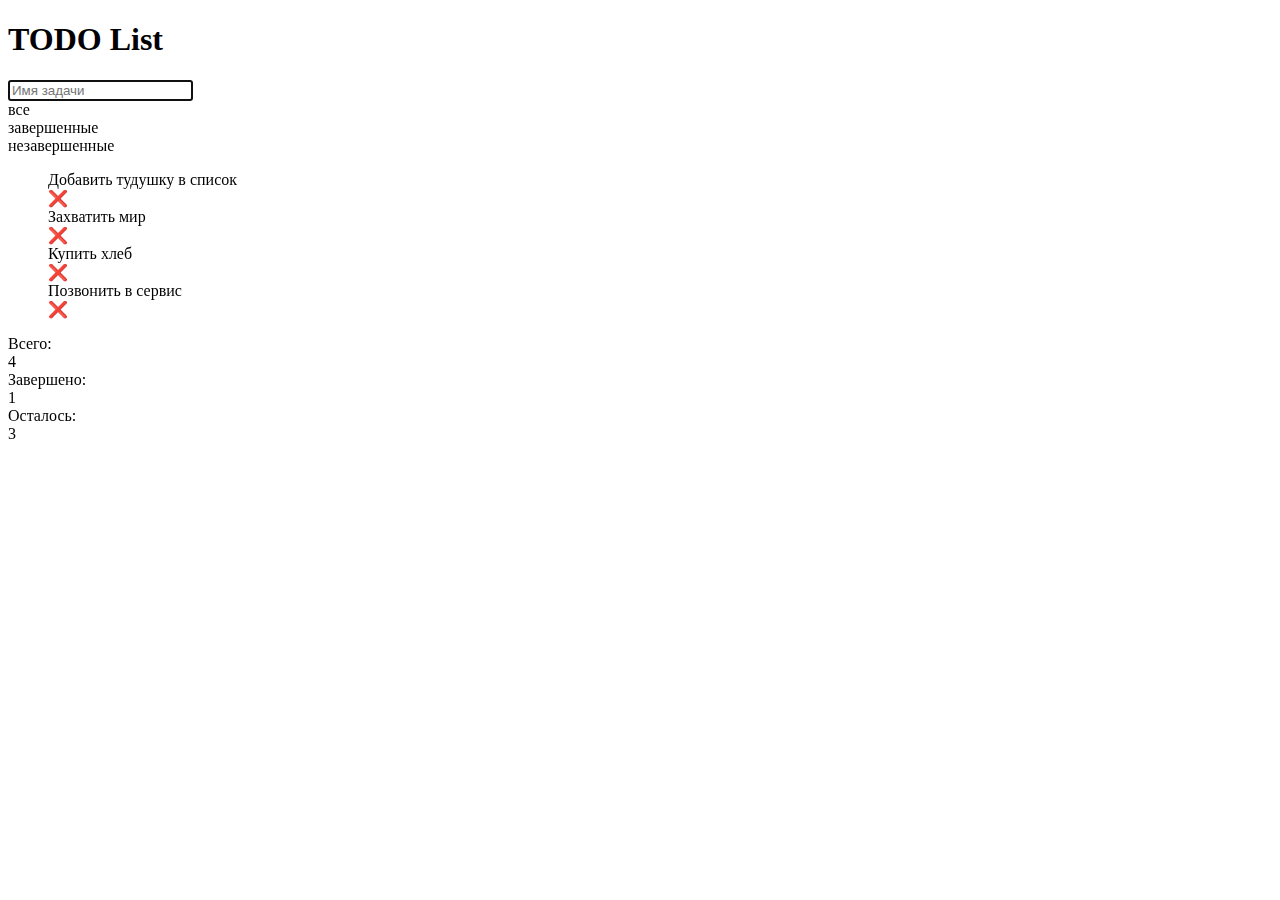
==== index.html @ 12231075 "Change the behavior, fix bugs" ====
<!DOCTYPE html>
<html lang="ru">
<head>
    <meta charset="UTF-8">
    <title>TODO List</title>
    <link rel="stylesheet" type="text/css" href="style.css">
</head>
<body>
<h1 class="head">TODO List</h1>
<div class="container">
    <div class="add-task">
        <input class="add-task__input" placeholder="Имя задачи" autofocus>
    </div>
    <div class="filters" id="filters">
        <div data-filter="all" id="all" class="filters__item filters__item_selected">все</div>
        <div data-filter="done" id="done" class="filters__item">завершенные</div>
        <div data-filter="todo" id="todo" class="filters__item">незавершенные</div>
    </div>
    <ul class="list"></ul>
    <div class="statistic">
        Всего:
        <div class="statistic__total"></div>
        Завершено:
        <div class="statistic__done">1</div>
        Осталось:
        <div class="statistic__left">2</div>
    </div>
</div>
<template id="todoTemplate" style="display: none">
    <li class="list__item task">
        <div class="task__status task__status_todo"></div>
        <span class="task__name">{{TODO}}</span>
        <div class="task__delete-button">❌</div>
    </li>
</template>
<script src="app.js" onload="updateTasks()"></script>
</body>
</html>
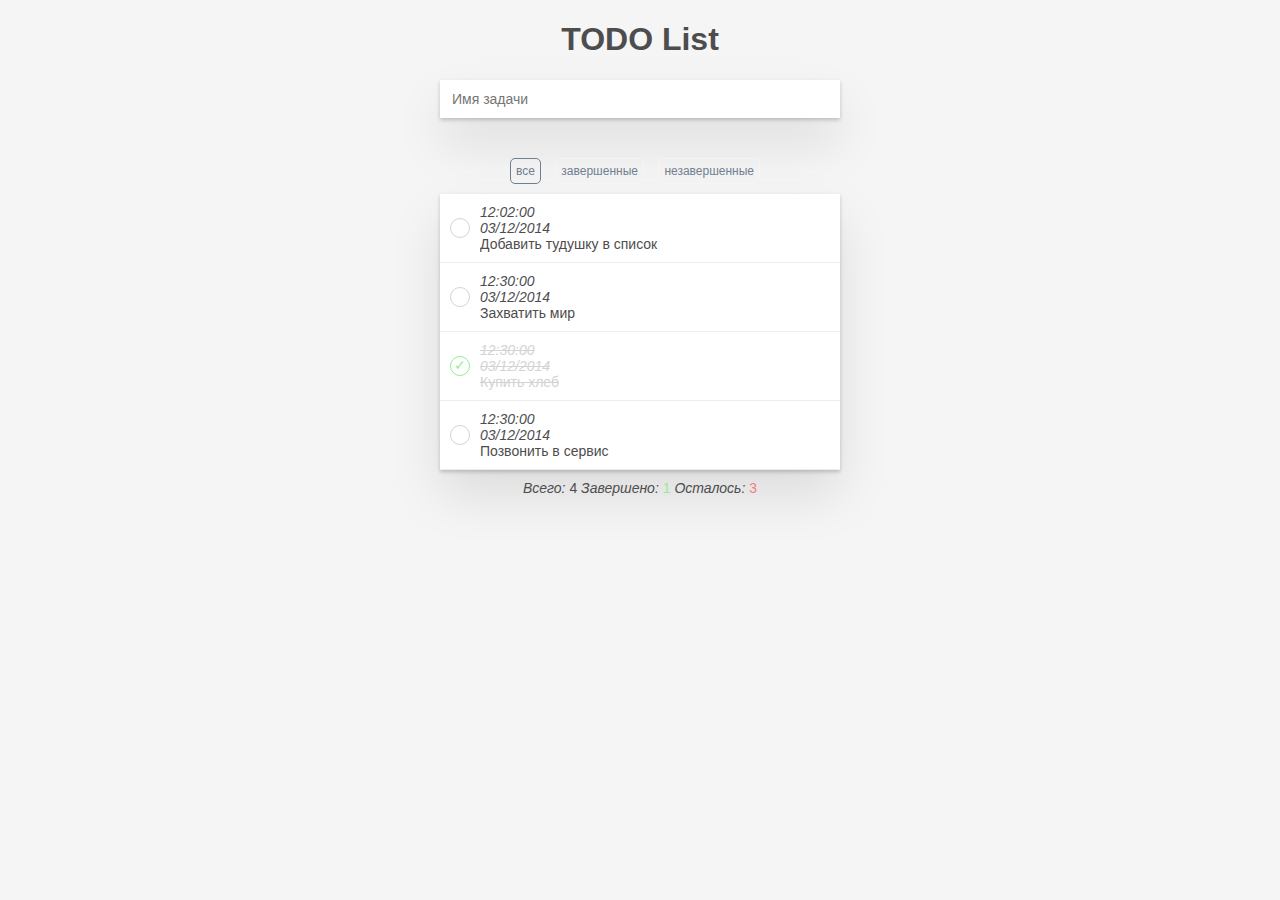
==== commit c8fb1d10: "..." ====
--- a/index.html
+++ b/index.html
@@ -11,15 +11,15 @@
     <div class="add-task">
         <input class="add-task__input" placeholder="Имя задачи" autofocus>
     </div>
-    <div class="filters" id="filters">
-        <div data-filter="all" id="all" class="filters__item filters__item_selected">все</div>
-        <div data-filter="done" id="done" class="filters__item">завершенные</div>
-        <div data-filter="todo" id="todo" class="filters__item">незавершенные</div>
+    <div class="filters">
+        <div data-filter="all" class="filters__item filters__item_selected">все</div>
+        <div data-filter="done" class="filters__item">завершенные</div>
+        <div data-filter="todo" class="filters__item">незавершенные</div>
     </div>
     <ul class="list"></ul>
     <div class="statistic">
         Всего:
-        <div class="statistic__total"></div>
+        <div class="statistic__total">3</div>
         Завершено:
         <div class="statistic__done">1</div>
         Осталось:
@@ -27,12 +27,16 @@
     </div>
 </div>
 <template id="todoTemplate" style="display: none">
-    <li class="list__item task">
+    <div class="list__item task">
         <div class="task__status task__status_todo"></div>
+        <div class="date__time" layout ="column" font-style="italic">
+            <div class="task__time"></div>
+            <div class="task__date"></div>
+        </div>
         <span class="task__name">{{TODO}}</span>
         <div class="task__delete-button">❌</div>
-    </li>
+    </div>
 </template>
-<script src="app.js" onload="updateTasks()"></script>
+<script src="app.js"></script>
 </body>
 </html>
--- a/style.css
+++ b/style.css
@@ -0,0 +1,215 @@
+
+/*============================
+=            MAIN            =
+============================*/
+
+body {
+    background: #f5f5f5;
+    color: #4d4d4d;
+    font-family: 'Helvetica Neue', Helvetica, Arial, sans-serif;
+}
+
+.head {
+    text-align: center;
+}
+
+.container {
+    width: 400px;
+    margin-left: auto;
+    margin-right: auto;
+}
+
+/*=====  End of MAIN  ======*/
+
+
+/*================================
+=            ADD TASK            =
+================================*/
+
+.add-task {
+    padding: 10px;
+    background: white;
+    box-shadow: 0 2px 4px 0 rgba(0, 0, 0, 0.2), 0 25px 50px 0 rgba(0, 0, 0, 0.1);
+}
+
+.add-task__input {
+    font-size: 14px;
+    border: none;
+    width: 100%;
+}
+
+.add-task__input:focus {
+    outline: none;
+}
+
+/*=====  End of ADD TASK  ======*/
+
+
+/*===============================
+=            FILTERS            =
+===============================*/
+
+.filters {
+    margin-top: 40px;
+    text-align: center;
+
+}
+
+.filters__item {
+    display: inline-block;
+    margin-right: 10px;
+    border: 1px solid;
+    padding: 5px;
+
+    color: slategray;
+
+    border-color: #f5f5f5;
+    border-radius: 5px;
+    font-size: 12px;
+    cursor: pointer;
+}
+
+.filters__item_selected {
+    border-color: inherit;
+}
+
+.filters__item:hover{
+    background-color: lightyellow;
+}
+
+/*=====  End of FILTERS  ======*/
+
+
+/*============================
+=            LIST            =
+============================*/
+
+.list {
+    margin: 10px 0 0;
+    background: white;
+    box-shadow: 0 2px 4px 0 rgba(0, 0, 0, 0.2), 0 25px 50px 0 rgba(0, 0, 0, 0.1);
+    font-size: 14px;
+    list-style-type: none;
+    padding: 0;
+
+}
+
+.list__item {
+    display: block;
+}
+
+.list__item:hover{
+    background-color: lightyellow;
+}
+
+
+/*=====  End of LIST  ======*/
+
+
+/*============================
+=            TASK            =
+============================*/
+
+.task {
+    padding: 10px 40px;
+    border-bottom: 1px solid #ededed;
+    cursor: pointer;
+    position: relative;
+}
+
+.task_done {
+    text-decoration: line-through;
+    color: lightgray;
+}
+
+.task__status {
+    position: absolute;
+    left: 10px;
+    top: 50%;
+    transform: translateY(-50%);
+    width: 18px;
+    height: 18px;
+    border: 1px solid;
+    border-radius: 10px;
+    text-align: center;
+    color: lightgrey;
+}
+
+.task__name {
+    display: block;
+    white-space: nowrap;
+    text-overflow: ellipsis;
+    overflow: hidden;
+}
+
+.task__input {
+    width: 100%;
+    font-size: 14px;
+    border: none;
+    padding: 0;
+    background-color: transparent;
+}
+
+.task__input:focus{
+    outline: none;
+}
+
+.date__time {
+    font-style: italic;
+}
+
+.task_done .task__status {
+    color: lightgreen;
+}
+
+.task_done .task__status::after {
+    content: "\2713"; /*✓ CHECK MARK*/
+}
+
+.task__delete-button {
+    position: absolute;
+    right: 10px;
+    top: 50%;
+    transform: translateY(-50%);
+    color: red;
+    font-size: 12px;
+    visibility: hidden;
+}
+
+.task:hover .task__delete-button {
+    visibility: visible;
+}
+
+/*=====  End of TASK  ======*/
+
+
+/*=================================
+=            STATISTIC            =
+=================================*/
+
+.statistic {
+    margin-top: 10px;
+    text-align: center;
+    font-size: 14px;
+    font-style: italic;
+}
+
+.statistic__total {
+    display: inline-block;
+    font-style: normal;
+}
+
+.statistic__done {
+    display: inline-block;
+    color: lightgreen;
+    font-style: normal;
+}
+
+.statistic__left {
+    display: inline-block;
+    color: lightcoral;
+    font-style: normal;
+}
+
+/*=====  End of STATISTIC  ======*/
+
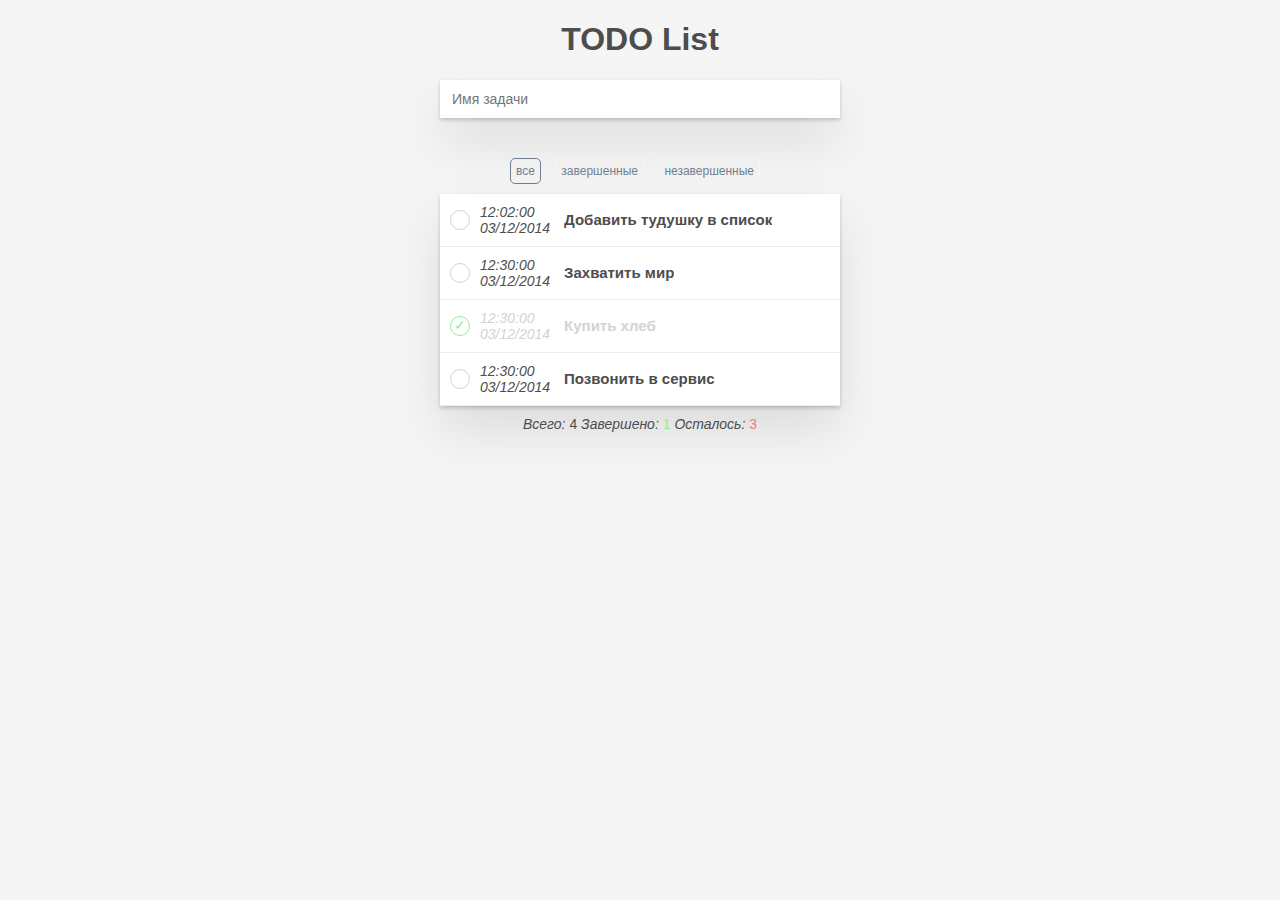
==== commit 39d72454: "Final datetime and classes added" ====
--- a/index.html
+++ b/index.html
@@ -29,11 +29,13 @@
 <template id="todoTemplate" style="display: none">
     <div class="list__item task">
         <div class="task__status task__status_todo"></div>
-        <div class="date__time" layout ="column" font-style="italic">
-            <div class="task__time"></div>
-            <div class="task__date"></div>
+        <div class="info" style="display: inline-flex;">
+            <div class="date__time" font-style="italic">
+                <div class="task__time"></div>
+                <div class="task__date"></div>
+            </div>
+            <span class="task__name" style="position: relative;">{{TODO}}</span>
         </div>
-        <span class="task__name">{{TODO}}</span>
         <div class="task__delete-button">❌</div>
     </div>
 </template>
--- a/style.css
+++ b/style.css
@@ -41,7 +41,16 @@
 .add-task__input:focus {
     outline: none;
 }
-
+.task__name {
+    position: absolute;
+    top: 0;
+    right: 0;
+    bottom: 0;
+    left: 14px;
+    margin: auto;
+    font-size: 15px;
+    font-weight: bold;
+}
 /*=====  End of ADD TASK  ======*/
 
 
